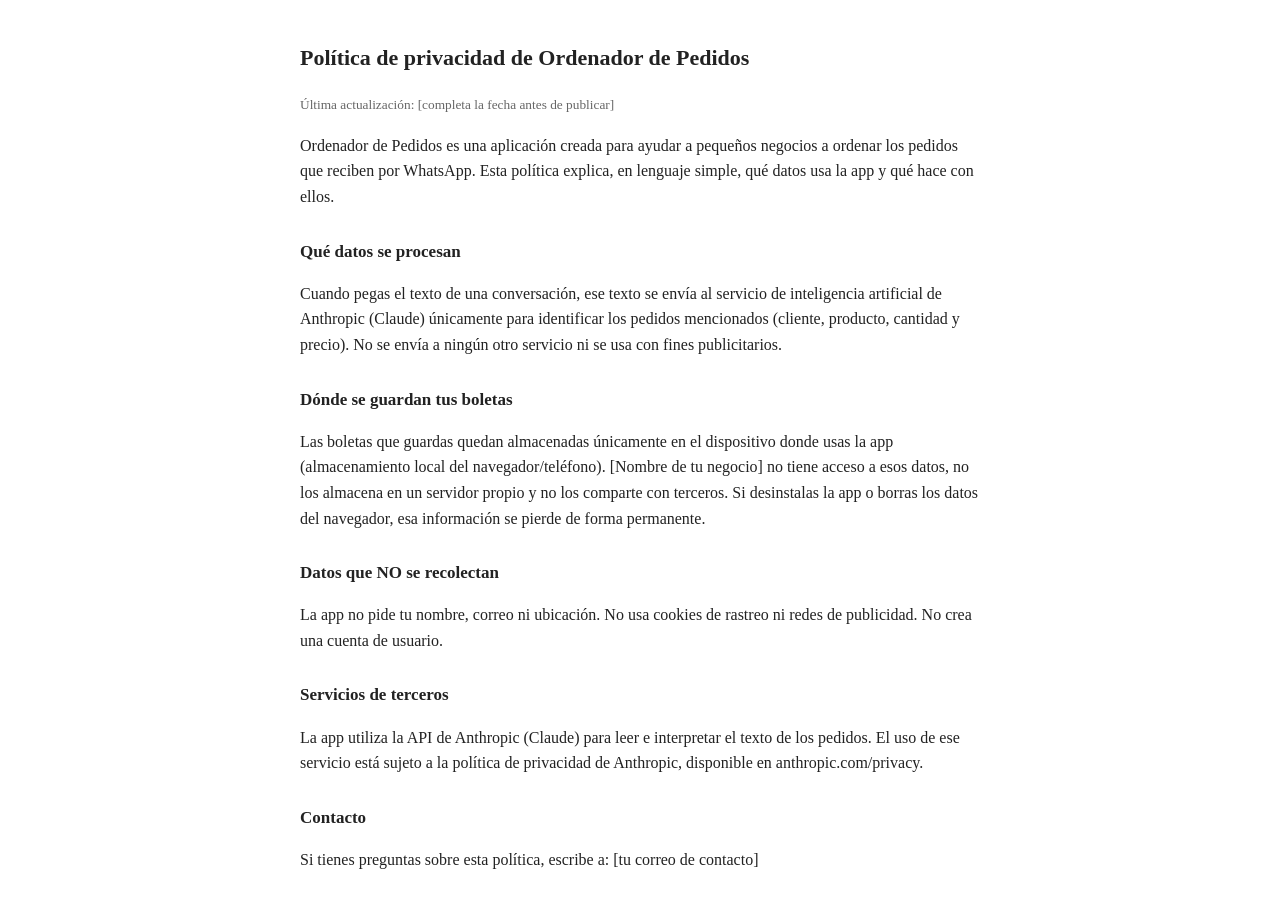
==== privacy-policy.html @ ceedb63d "Add files via upload" ====
<!DOCTYPE html>
<html lang="es">
<head>
<meta charset="UTF-8">
<meta name="viewport" content="width=device-width, initial-scale=1">
<title>Política de privacidad — Ordenador de Pedidos</title>
<style>
  body{ font-family: Georgia, serif; max-width: 680px; margin: 40px auto; padding: 0 20px; line-height: 1.6; color:#222; }
  h1{ font-size: 22px; }
  h2{ font-size: 17px; margin-top: 28px; }
  small{ color:#666; }
</style>
</head>
<body>
<h1>Política de privacidad de Ordenador de Pedidos</h1>
<p><small>Última actualización: [completa la fecha antes de publicar]</small></p>

<p>Ordenador de Pedidos es una aplicación creada para ayudar a pequeños negocios a ordenar los pedidos que reciben por WhatsApp. Esta política explica, en lenguaje simple, qué datos usa la app y qué hace con ellos.</p>

<h2>Qué datos se procesan</h2>
<p>Cuando pegas el texto de una conversación, ese texto se envía al servicio de inteligencia artificial de Anthropic (Claude) únicamente para identificar los pedidos mencionados (cliente, producto, cantidad y precio). No se envía a ningún otro servicio ni se usa con fines publicitarios.</p>

<h2>Dónde se guardan tus boletas</h2>
<p>Las boletas que guardas quedan almacenadas únicamente en el dispositivo donde usas la app (almacenamiento local del navegador/teléfono). [Nombre de tu negocio] no tiene acceso a esos datos, no los almacena en un servidor propio y no los comparte con terceros. Si desinstalas la app o borras los datos del navegador, esa información se pierde de forma permanente.</p>

<h2>Datos que NO se recolectan</h2>
<p>La app no pide tu nombre, correo ni ubicación. No usa cookies de rastreo ni redes de publicidad. No crea una cuenta de usuario.</p>

<h2>Servicios de terceros</h2>
<p>La app utiliza la API de Anthropic (Claude) para leer e interpretar el texto de los pedidos. El uso de ese servicio está sujeto a la política de privacidad de Anthropic, disponible en anthropic.com/privacy.</p>

<h2>Contacto</h2>
<p>Si tienes preguntas sobre esta política, escribe a: [tu correo de contacto]</p>
</body>
</html>
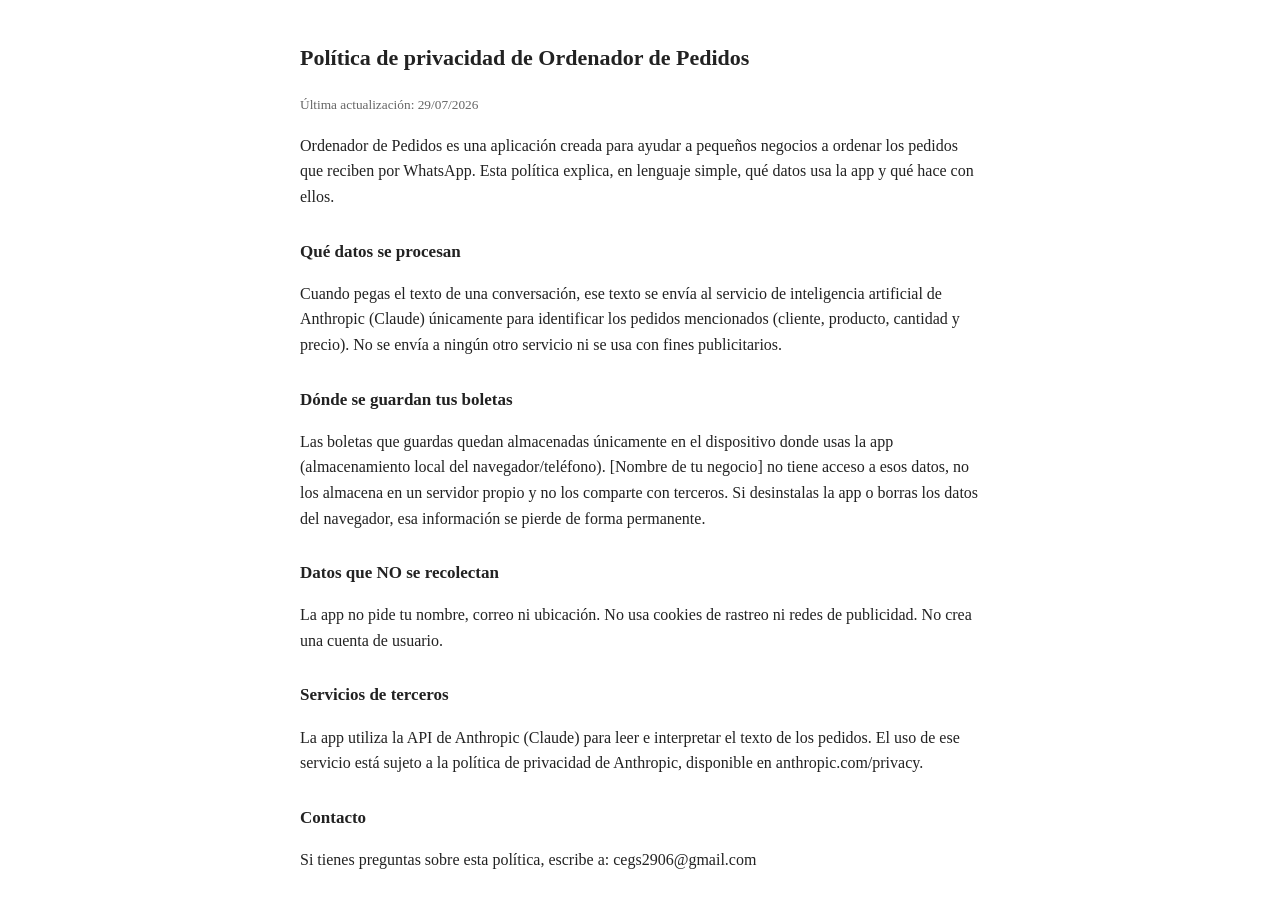
==== commit e79838b2: "Update privacy policy with last update date and contact email" ====
--- a/privacy-policy.html
+++ b/privacy-policy.html
@@ -13,7 +13,7 @@
 </head>
 <body>
 <h1>Política de privacidad de Ordenador de Pedidos</h1>
-<p><small>Última actualización: [completa la fecha antes de publicar]</small></p>
+<p><small>Última actualización: 29/07/2026</small></p>
 
 <p>Ordenador de Pedidos es una aplicación creada para ayudar a pequeños negocios a ordenar los pedidos que reciben por WhatsApp. Esta política explica, en lenguaje simple, qué datos usa la app y qué hace con ellos.</p>
 
@@ -30,6 +30,6 @@
 <p>La app utiliza la API de Anthropic (Claude) para leer e interpretar el texto de los pedidos. El uso de ese servicio está sujeto a la política de privacidad de Anthropic, disponible en anthropic.com/privacy.</p>
 
 <h2>Contacto</h2>
-<p>Si tienes preguntas sobre esta política, escribe a: [tu correo de contacto]</p>
+<p>Si tienes preguntas sobre esta política, escribe a: cegs2906@gmail.com</p>
 </body>
 </html>
